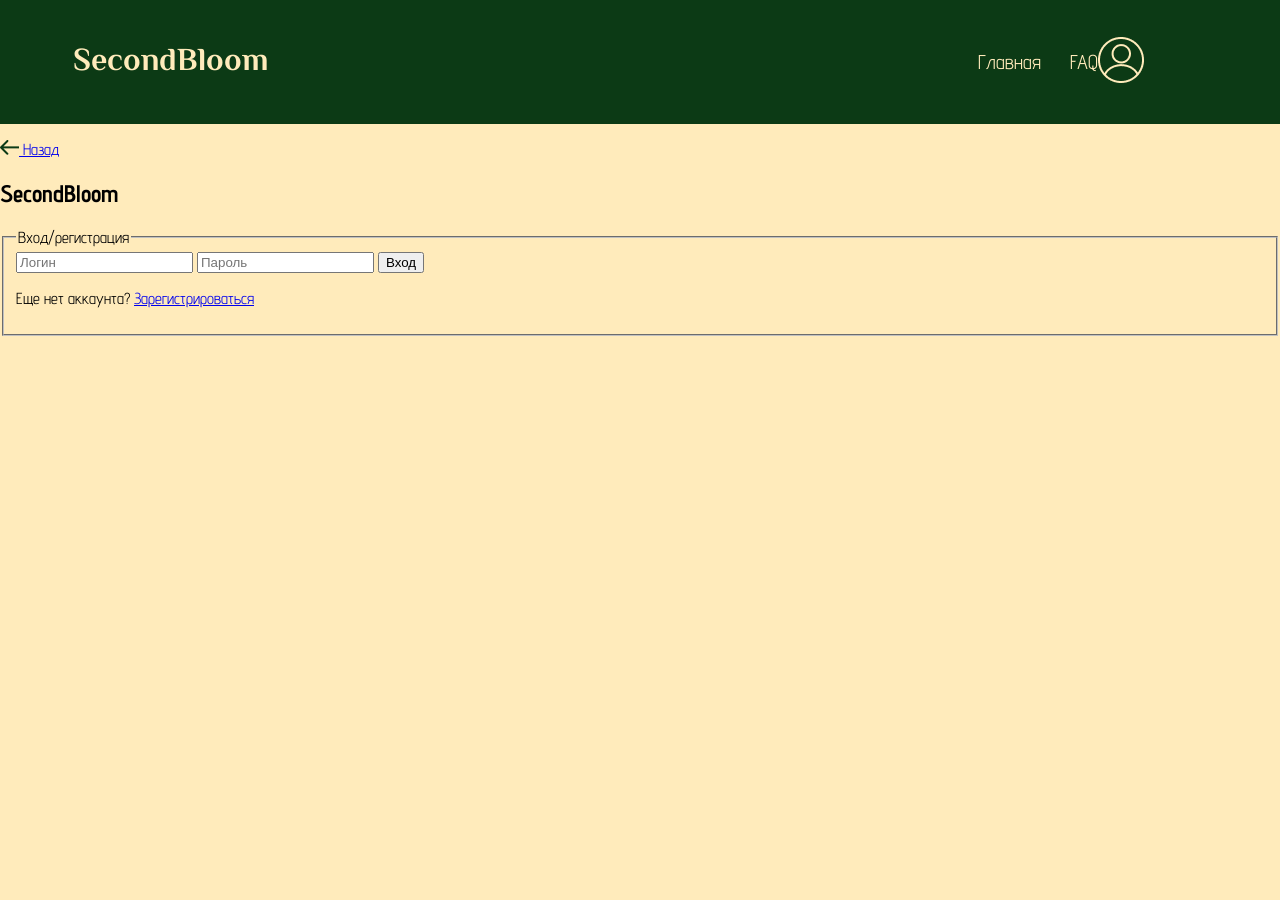
==== front/html/logIn.html @ 48603641 "Верстка страниц входа/регистрации" ====
<!DOCTYPE html>
<html lang="ru">
    <head>
        <meta charset="UTF-8">
        <meta name="viewport" content="width=device-width, initial-scale-1.0">
        <link rel="preconnect" href="https://fonts.googleapis.com">
        <link rel="preconnect" href="https://fonts.gstatic.com" crossorigin>
        <link href="https://fonts.googleapis.com/css2?family=Advent+Pro:ital,wght@0,100..900;1,100..900&family=El+Messiri:wght@400..700&display=swap" rel="stylesheet">
        <link rel="stylesheet" href="/front/css/logIn.css">
        <title>Вход</title>
    </head>
    <body>
        <header class="header">
            <p class="logo">SecondBloom</p>
            <nav class="nav">
                <ul class="navigation">
                    <li class="navigation-item"><a id="main" href="#">Главная</a></li>
                    <li class="navigation-item"><a id="QA" href="#">FAQ</a></li>
                </ul>
            </nav>
            <a class="personal-account" href="/front/html/personal-account.html"><img src="/front/img/account.png" alt="Личный кабинет"></a>
        </header>
        <main>
            <section>
                <p><a class="back" href="#"><img src="/front/img/arrowLeft.png" alt="стрелка назад"> Назад</a></p>
                <h1>SecondBloom</h1>
                <form>
                    <fieldset>
                        <legend>Вход/регистрация</legend>
                        <input type="text" placeholder="Логин">
                        <input type="password" placeholder="Пароль">
                        <button type="submit">Вход</button>
                        <p class="logIn">Еще нет аккаунта? <a href="/front/html/signIn.html">Зарегистрироваться</a></p>
                    </fieldset>
                </form>
            </section>
        </main>
    </body>
</html>
---- front/css/logIn.css ----
body {
    font-family: "Advent Pro", sans-serif;
    background-color: #ffebbb;
    margin: 0;
    padding: 0;
}

.header {
    margin: 0;
    padding: 0;
    background-color: rgba(12, 58, 21, 1);
    display: flex;
    padding-left: 73px;
    padding-right: 156px;
    color: #ffebbb;
    justify-content: space-between;
    align-items: center;
}

.logo {
    font-family: "El Messiri", sans-serif;
    font-size: 32px;
    padding: 5px 0px;
    font-weight: 700;
}

.navigation {
    display: flex;
    gap: 29px;
    margin-left: 670px;
}

.navigation-item {
    list-style: none;
    font-size: 20px;
}

.navigation-item a {
    text-decoration: none;
    color: #ffebbb;
}
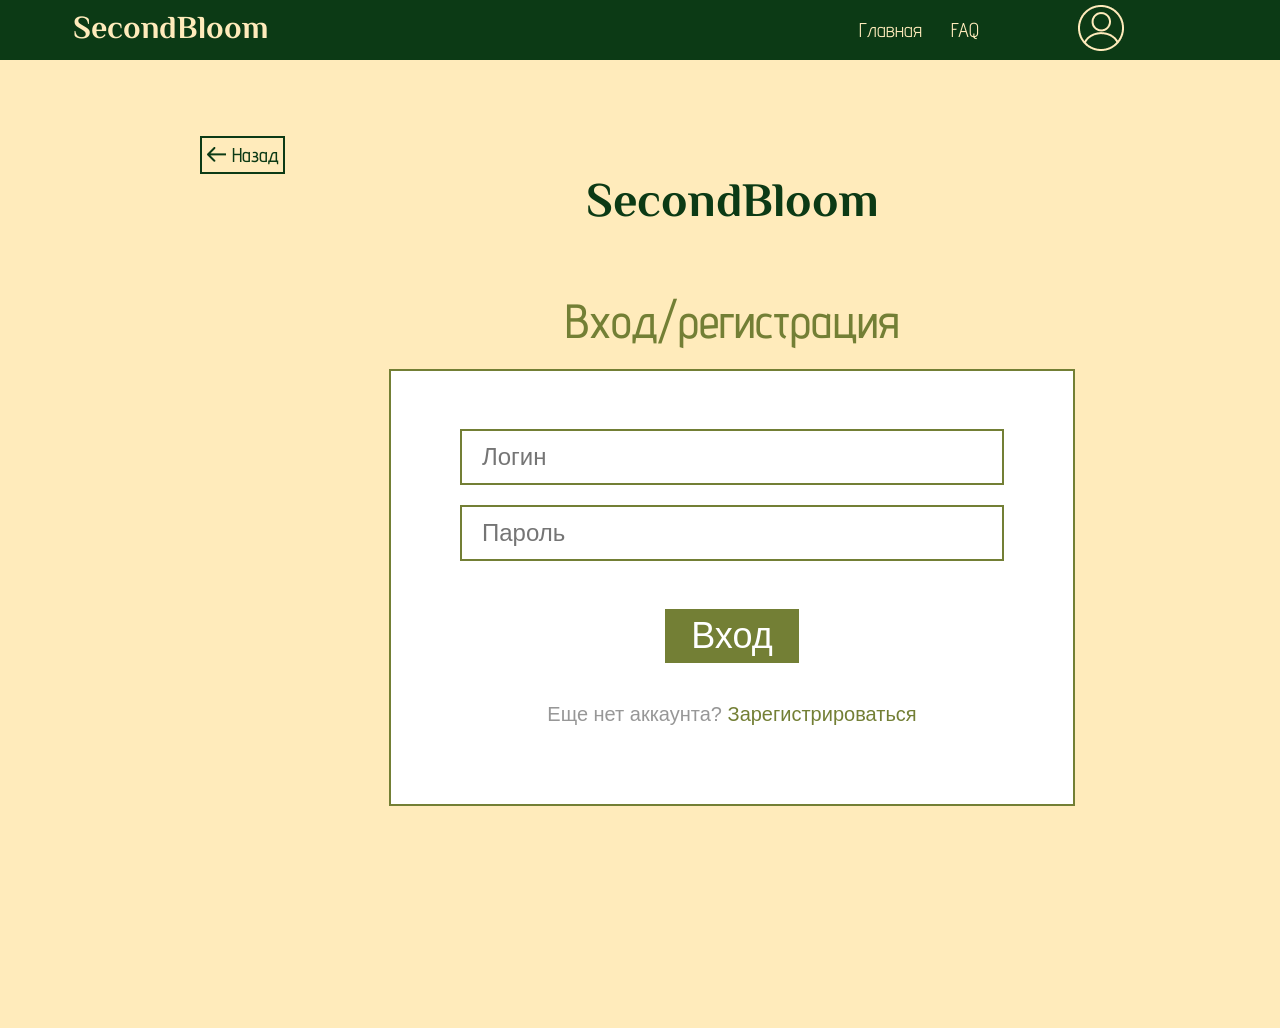
==== commit fd848c26: "Законченная верстка регистрации" ====
--- a/front/html/logIn.html
+++ b/front/html/logIn.html
@@ -7,6 +7,7 @@
         <link rel="preconnect" href="https://fonts.gstatic.com" crossorigin>
         <link href="https://fonts.googleapis.com/css2?family=Advent+Pro:ital,wght@0,100..900;1,100..900&family=El+Messiri:wght@400..700&display=swap" rel="stylesheet">
         <link rel="stylesheet" href="/front/css/logIn.css">
+        <script src="/front/js/logIn.js" defer></script>
         <title>Вход</title>
     </head>
     <body>
@@ -16,23 +17,25 @@
                 <ul class="navigation">
                     <li class="navigation-item"><a id="main" href="#">Главная</a></li>
                     <li class="navigation-item"><a id="QA" href="#">FAQ</a></li>
+                    <li class="navigation-item"><a class="personal-account" href="/front/html/personal-account.html"><img src="/front/img/account.png" alt="Личный кабинет"></a></li>
                 </ul>
             </nav>
-            <a class="personal-account" href="/front/html/personal-account.html"><img src="/front/img/account.png" alt="Личный кабинет"></a>
         </header>
-        <main>
-            <section>
-                <p><a class="back" href="#"><img src="/front/img/arrowLeft.png" alt="стрелка назад"> Назад</a></p>
-                <h1>SecondBloom</h1>
-                <form>
-                    <fieldset>
-                        <legend>Вход/регистрация</legend>
-                        <input type="text" placeholder="Логин">
-                        <input type="password" placeholder="Пароль">
-                        <button type="submit">Вход</button>
-                        <p class="logIn">Еще нет аккаунта? <a href="/front/html/signIn.html">Зарегистрироваться</a></p>
-                    </fieldset>
-                </form>
+        <main> 
+            <section class="main">
+                <p><a class="back" href="#"><img class="back-img" src="/front/img/arrowLeft.png" alt="стрелка назад" data-hover="/front/img/arrowLeftCream.png"> Назад</a></p>
+                <div class="form">
+                    <h1>SecondBloom</h1>
+                    <form>
+                        <h2>Вход/регистрация</h2>
+                        <div class="input">
+                            <input type="text" placeholder="Логин">
+                            <input type="password" placeholder="Пароль">
+                            <button type="submit">Вход</button>
+                            <p class="logIn">Еще нет аккаунта? <a href="/front/html/signIn.html">Зарегистрироваться</a></p>
+                        </div>
+                    </form>
+                </div>
             </section>
         </main>
     </body>
--- a/front/css/logIn.css
+++ b/front/css/logIn.css
@@ -15,9 +15,12 @@
     color: #ffebbb;
     justify-content: space-between;
     align-items: center;
+    margin-bottom: 67px;
 }
 
 .logo {
+    margin: 0;
+    padding: 0;
     font-family: "El Messiri", sans-serif;
     font-size: 32px;
     padding: 5px 0px;
@@ -25,9 +28,11 @@
 }
 
 .navigation {
+    margin: 0;
+    padding: 0;
     display: flex;
     gap: 29px;
-    margin-left: 670px;
+    align-items: center;
 }
 
 .navigation-item {
@@ -38,4 +43,88 @@
 .navigation-item a {
     text-decoration: none;
     color: #ffebbb;
+}
+
+.personal-account {
+    margin-left: 70px;
+}
+
+.main {
+    margin: 0 auto;
+    padding:  0 200px;
+    display: flex;
+    gap: 104px;
+}
+
+.back {
+    font-size: 20px;
+    font-weight: 500;
+    border: solid 2px rgba(12, 58, 21, 1);
+    padding: 5px;
+    color: rgba(12, 58, 21, 1);
+    text-decoration: none;
+}
+
+.back:hover {
+    background-color: rgba(12, 58, 21, 1);
+    color: #ffebbb;
+}
+
+.form {
+    text-align: center;
+    width: 686px;
+    margin-bottom: 222px;
+}
+
+h1 {
+    font-family: "El Messiri", sans-serif;
+    color:rgba(12, 58, 21, 1);
+    font-size: 48px;
+    margin-bottom: 50px;
+}
+
+h2 {
+    margin: 0;
+    padding: 0;
+    color: rgba(115, 127, 53, 1);
+    font-size: 48px;
+    font-weight: 500;
+    margin-bottom: 20px;
+}
+
+.input {
+    border: solid 2px rgba(115, 127, 53, 1);
+    background-color: white;
+    padding: 58px 68px;
+}
+
+input {
+    width: 500px;
+    background-color: white;
+    border: solid 2px rgba(115, 127, 53, 1);
+    padding: 12px 20px;
+    font-size: 24px;
+    margin-bottom: 20px;
+}
+
+button {
+    background-color: rgba(115, 127, 53, 1);
+    border: none;
+    color: white;
+    font-size: 36px;
+    font-weight: 500;
+    padding: 6px 26px;
+    margin-top: 28px;
+    margin-bottom: 20px;
+}
+
+.logIn {
+   font-family: "Inter", sans-serif;
+   color:  rgba(151, 151, 151, 1);
+   font-size: 20px;
+}
+
+.logIn a {
+    color:rgba(115, 127, 53, 1);
+    text-decoration: none;
 }
